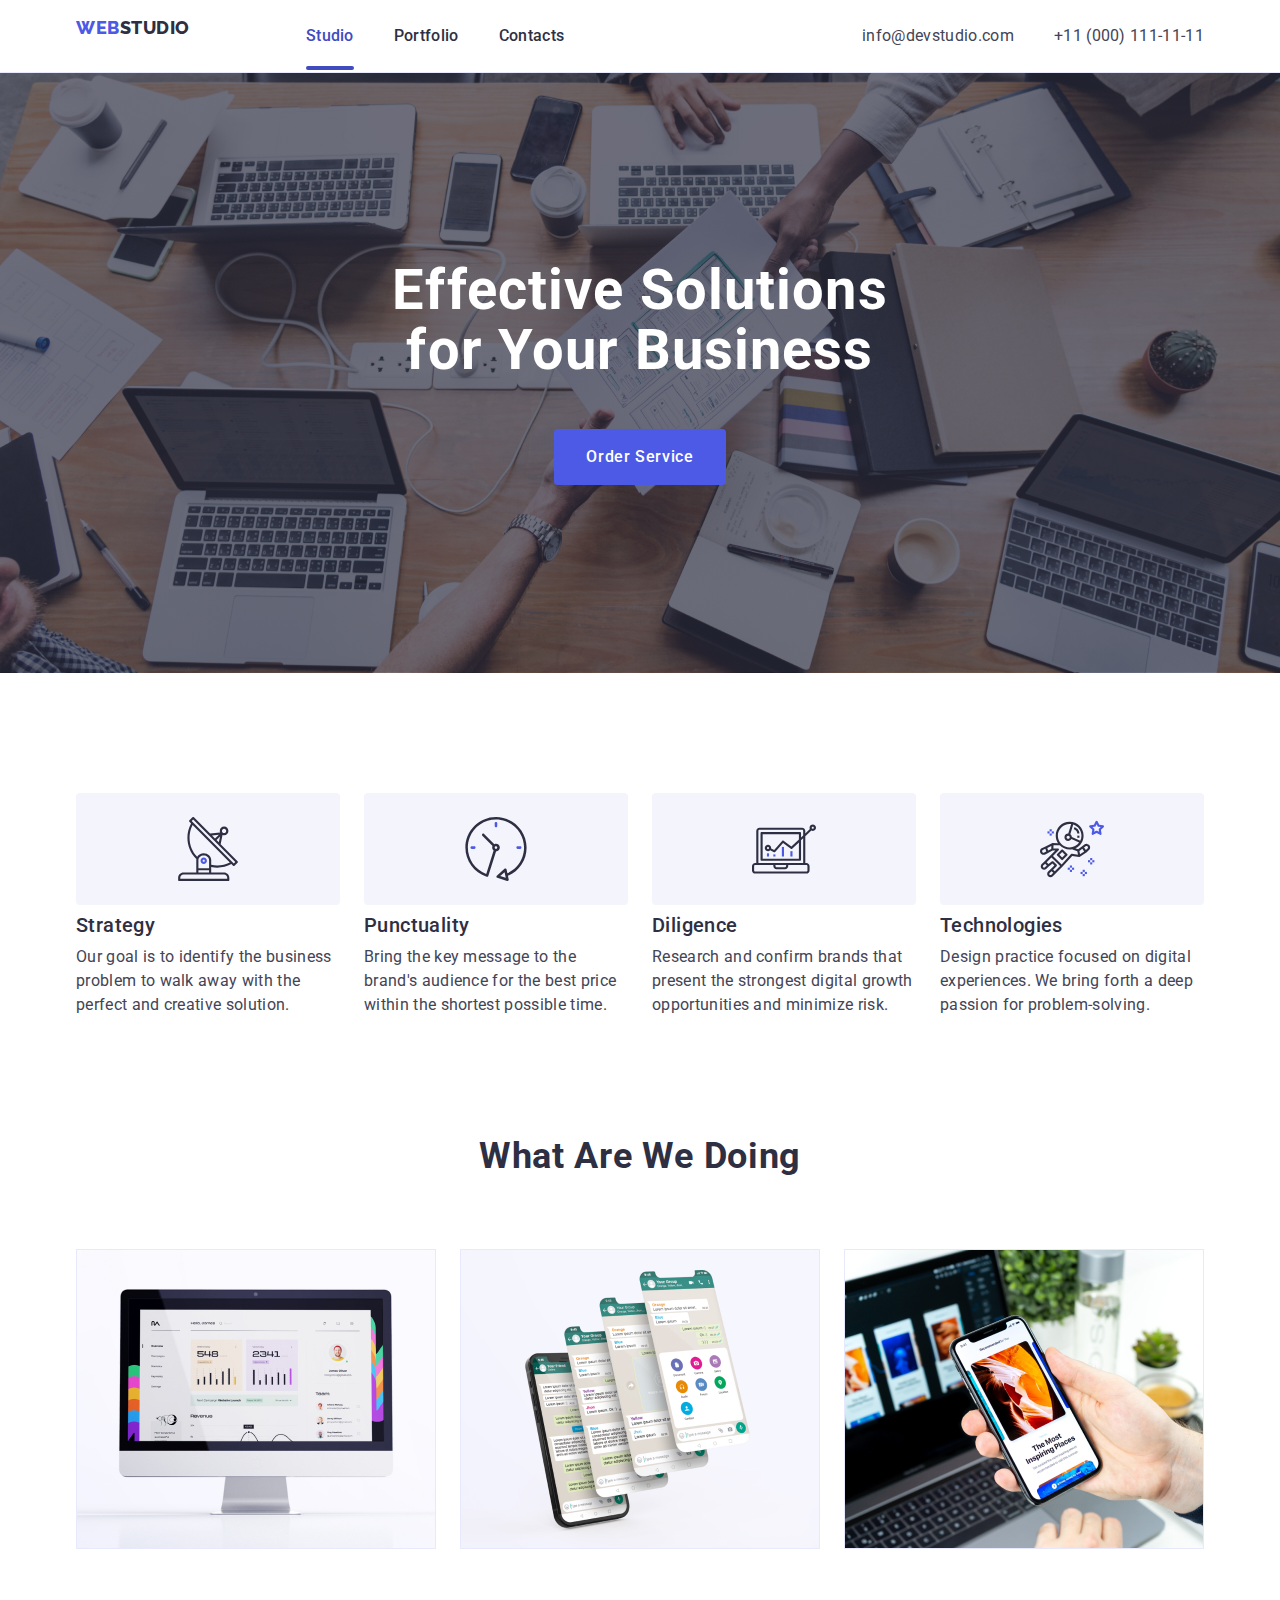
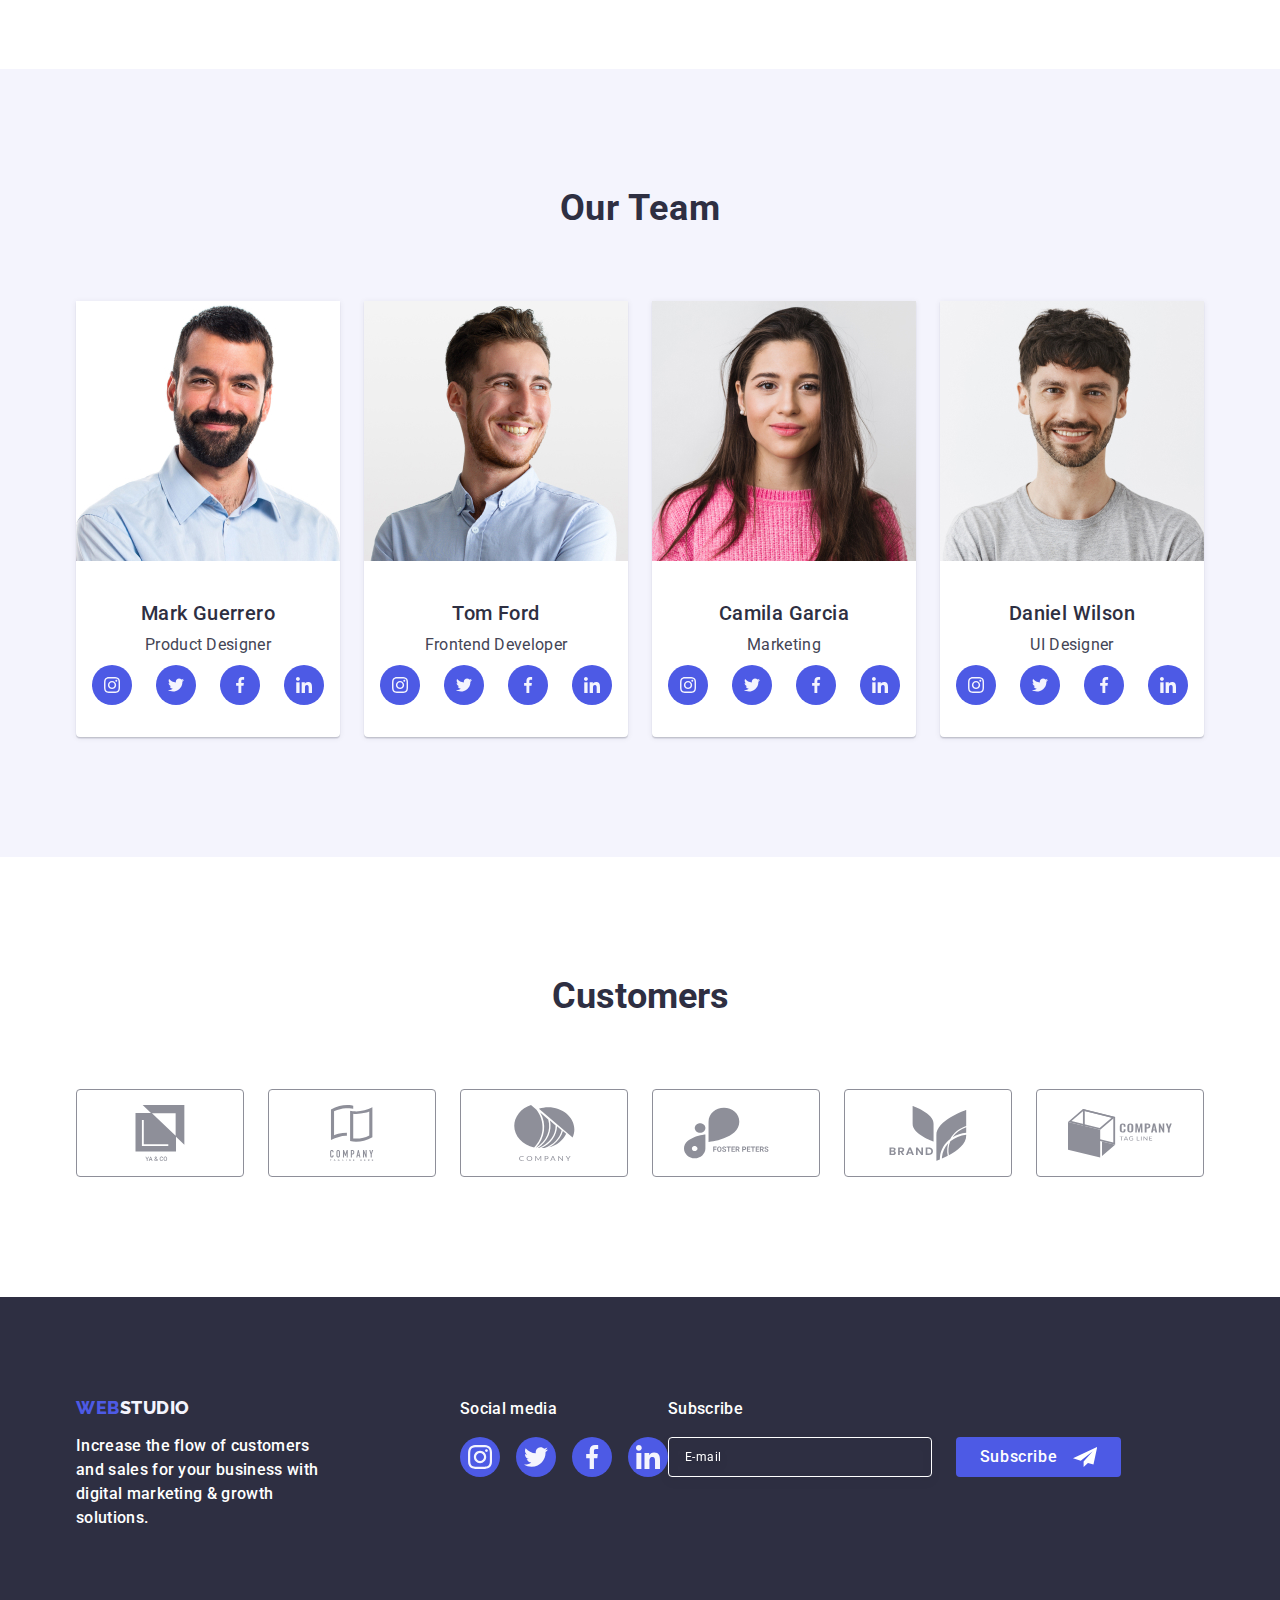
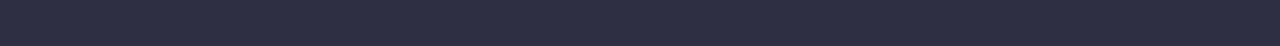
==== index.html @ c3b1ecab "markup" ====
<!DOCTYPE html>
<html lang="en">
  <head>
    <meta charset="UTF-8" />
    <meta http-equiv="X-UA-Compatible" content="IE=edge" />
    <meta name="viewport" content="width=device-width, initial-scale=1.0" />
    <title>Document</title>
    <link rel="preconnect" href="https://fonts.googleapis.com" />
    <link rel="preconnect" href="https://fonts.gstatic.com" crossorigin />
    <link
      href="https://fonts.googleapis.com/css2?family=Raleway:wght@800&family=Roboto:wght@400;500;700&display=swap"
      rel="stylesheet"
    />
    <link
      href="https://cdnjs.cloudflare.com/ajax/libs/modern-normalize/1.0.0/modern-normalize.min.css"
      rel="stylesheet"
    />
    <link rel="stylesheet" href="./css/styles.css" />
  </head>
  <body class="main-body">
    <!-- HEADER -->
    <header class="main-header">
      <div class="header-container container">
        <nav class="navigation">
          <a class="logotype link" href="./index.html"
            >Web<span class="logo-part">Studio</span></a
          >
          <ul class="menu list">
            <li class="menu-item">
              <a class="menu-link link menu-link-js" href="./index.html"
                >Studio</a
              >
            </li>
            <li class="menu-item">
              <a class="menu-link link" href="./portfolio.html">Portfolio</a>
            </li>
            <li class="menu-item">
              <a class="menu-link link" href="">Contacts</a>
            </li>
          </ul>
        </nav>
        <address class="main-address">
          <ul class="list">
            <li class="menu-item">
              <a
                class="header-link link header-link-js"
                href="mailto:info@devstudio.com"
                >info@devstudio.com</a
              >
            </li>
            <li class="menu-item">
              <a
                class="header-link link header-link-js"
                href="tel:+110001111111"
                >+11 (000) 111-11-11</a
              >
            </li>
          </ul>
        </address>
      </div>
    </header>
    <main>
      <!-- MAIN SECTION 1 -->
      <section class="sec-main">
        <div class="container">
          <div class="div-babas">
            <h1 class="main-page-hero">
              Effective Solutions for Your Business
            </h1>
            <button data-modal-open class="modal-btn" type="button">
              Order Service
            </button>
          </div>
        </div>
      </section>
      <!-- MAIN SECTION 2 -->
      <section class="second-sec-main">
        <div class="container">
          <h2 class="strengths" hidden>Our Advantages</h2>
          <ul class="list-sec-second">
            <li class="list-item-sec-second">
              <div class="svg-pic">
                <svg class="svg-pic-atr" width="64" height="64">
                  <use href="./images/symbol-defs.svg#icon-antenna-1"></use>
                </svg>
              </div>
              <h3 class="small-tittle">Strategy</h3>
              <p class="small-tittle-text">
                Our goal is to identify the business problem to walk away with
                the perfect and creative solution.
              </p>
            </li>
            <li class="list-item-sec-second">
              <div class="svg-pic">
                <svg class="svg-pic-atr" width="64" height="64">
                  <use href="./images/symbol-defs.svg#icon-clock-1"></use>
                </svg>
              </div>
              <h3 class="small-tittle">Punctuality</h3>
              <p class="small-tittle-text">
                Bring the key message to the brand's audience for the best price
                within the shortest possible time.
              </p>
            </li>
            <li class="list-item-sec-second">
              <div class="svg-pic">
                <svg class="svg-pic-atr" width="64" height="64">
                  <use href="./images/symbol-defs.svg#icon-diagram-1"></use>
                </svg>
              </div>
              <h3 class="small-tittle">Diligence</h3>
              <p class="small-tittle-text">
                Research and confirm brands that present the strongest digital
                growth opportunities and minimize risk.
              </p>
            </li>
            <li class="list-item-sec-second">
              <div class="svg-pic">
                <svg class="svg-pic-atr" width="64" height="64">
                  <use href="./images/symbol-defs.svg#icon-astronaut-1"></use>
                </svg>
              </div>
              <h3 class="small-tittle">Technologies</h3>
              <p class="small-tittle-text">
                Design practice focused on digital experiences. We bring forth a
                deep passion for problem-solving.
              </p>
            </li>
          </ul>
        </div>
      </section>
      <!-- MAIN SECTION 3 -->
      <section class="third-sec-main">
        <div class="container">
          <h2 class="section-tittle">What are we doing</h2>
          <ul class="list-sec-third">
            <li class="section-pic">
              <img src="./images/img1.jpg" alt="monitor-photo" width="360" />
            </li>
            <li class="section-pic">
              <img src="./images/img2.jpg" alt="phone-photo" width="360" />
            </li>
            <li class="section-pic">
              <img src="./images/img3.jpg" alt="screen-photo" width="360" />
            </li>
          </ul>
        </div>
      </section>
      <!-- MAIN SECTION 4 -->
      <section class="team-sec">
        <div class="container">
          <h2 class="team-tittle">Our Team</h2>
          <ul class="list-last-sec">
            <li class="list-item-last-sec">
              <img
                src="./images/mark_guerrero.jpg"
                alt="mark-photo"
                width="264"
              />
              <div class="team-container">
                <h3 class="small-tittle-team">Mark Guerrero</h3>
                <p class="team-description">Product Designer</p>
                <ul class="social-list">
                  <li class="social-list-item">
                    <a href="" class="social-list-link">
                      <svg class="social-list-icon" width="16" height="16">
                        <use
                          href="./images/symbol-defs1.svg#icon-instagram2"
                        ></use>
                      </svg>
                    </a>
                  </li>
                  <li class="social-list-item">
                    <a href="" class="social-list-link">
                      <svg class="social-list-icon" width="16" height="16">
                        <use
                          href="./images/symbol-defs1.svg#icon-twitter1"
                        ></use>
                      </svg>
                    </a>
                  </li>
                  <li class="social-list-item">
                    <a href="" class="social-list-link">
                      <svg class="social-list-icon" width="16" height="16">
                        <use
                          href="./images/symbol-defs1.svg#icon-facebook1"
                        ></use>
                      </svg>
                    </a>
                  </li>
                  <li class="social-list-item">
                    <a href="" class="social-list-link">
                      <svg class="social-list-icon" width="16" height="16">
                        <use
                          href="./images/symbol-defs1.svg#icon-linkedin1"
                        ></use>
                      </svg>
                    </a>
                  </li>
                </ul>
              </div>
            </li>
            <li class="list-item-last-sec">
              <img src="./images/tom_ford.jpg" alt="tom-photo" width="264" />
              <div class="team-container">
                <h3 class="small-tittle-team">Tom Ford</h3>
                <p class="team-description">Frontend Developer</p>
                <ul class="social-list">
                  <li class="social-list-item">
                    <a href="" class="social-list-link">
                      <svg class="social-list-icon" width="16" height="16">
                        <use
                          href="./images/symbol-defs1.svg#icon-instagram2"
                        ></use>
                      </svg>
                    </a>
                  </li>
                  <li class="social-list-item">
                    <a href="" class="social-list-link">
                      <svg class="social-list-icon" width="16" height="16">
                        <use
                          href="./images/symbol-defs1.svg#icon-twitter1"
                        ></use>
                      </svg>
                    </a>
                  </li>
                  <li class="social-list-item">
                    <a href="" class="social-list-link">
                      <svg class="social-list-icon" width="16" height="16">
                        <use
                          href="./images/symbol-defs1.svg#icon-facebook1"
                        ></use>
                      </svg>
                    </a>
                  </li>
                  <li class="social-list-item">
                    <a href="" class="social-list-link">
                      <svg class="social-list-icon" width="16" height="16">
                        <use
                          href="./images/symbol-defs1.svg#icon-linkedin1"
                        ></use>
                      </svg>
                    </a>
                  </li>
                </ul>
              </div>
            </li>
            <li class="list-item-last-sec">
              <img
                src="./images/camila_garcia.jpg"
                alt="camila-photo"
                width="264"
              />
              <div class="team-container">
                <h3 class="small-tittle-team">Camila Garcia</h3>
                <p class="team-description">Marketing</p>
                <ul class="social-list">
                  <li class="social-list-item">
                    <a href="" class="social-list-link">
                      <svg class="social-list-icon" width="16" height="16">
                        <use
                          href="./images/symbol-defs1.svg#icon-instagram2"
                        ></use>
                      </svg>
                    </a>
                  </li>
                  <li class="social-list-item">
                    <a href="" class="social-list-link">
                      <svg class="social-list-icon" width="16" height="16">
                        <use
                          href="./images/symbol-defs1.svg#icon-twitter1"
                        ></use>
                      </svg>
                    </a>
                  </li>
                  <li class="social-list-item">
                    <a href="" class="social-list-link">
                      <svg class="social-list-icon" width="16" height="16">
                        <use
                          href="./images/symbol-defs1.svg#icon-facebook1"
                        ></use>
                      </svg>
                    </a>
                  </li>
                  <li class="social-list-item">
                    <a href="" class="social-list-link">
                      <svg class="social-list-icon" width="16" height="16">
                        <use
                          href="./images/symbol-defs1.svg#icon-linkedin1"
                        ></use>
                      </svg>
                    </a>
                  </li>
                </ul>
              </div>
            </li>
            <li class="list-item-last-sec">
              <img
                src="./images/daniel_wilson.jpg"
                alt="daniel-photo"
                width="264"
              />
              <div class="team-container">
                <h3 class="small-tittle-team">Daniel Wilson</h3>
                <p class="team-description">UI Designer</p>
                <ul class="social-list">
                  <li class="social-list-item">
                    <a href="" class="social-list-link">
                      <svg class="social-list-icon" width="16" height="16">
                        <use
                          href="./images/symbol-defs1.svg#icon-instagram2"
                        ></use>
                      </svg>
                    </a>
                  </li>
                  <li class="social-list-item">
                    <a href="" class="social-list-link">
                      <svg class="social-list-icon" width="16" height="16">
                        <use
                          href="./images/symbol-defs1.svg#icon-twitter1"
                        ></use>
                      </svg>
                    </a>
                  </li>
                  <li class="social-list-item">
                    <a href="" class="social-list-link">
                      <svg class="social-list-icon" width="16" height="16">
                        <use
                          href="./images/symbol-defs1.svg#icon-facebook1"
                        ></use>
                      </svg>
                    </a>
                  </li>
                  <li class="social-list-item">
                    <a href="" class="social-list-link">
                      <svg class="social-list-icon" width="16" height="16">
                        <use
                          href="./images/symbol-defs1.svg#icon-linkedin1"
                        ></use>
                      </svg>
                    </a>
                  </li>
                </ul>
              </div>
            </li>
          </ul>
        </div>
      </section>
      <!-- Main Section 5 -->
      <section class="sec-customer">
        <div class="container">
          <h2 class="sec-customer-tittle">Customers</h2>
          <ul class="customer-list">
            <li class="customer-list-item">
              <a href="" class="customer-link">
                <svg class="customer-pic" width="104" height="56">
                  <use href="./images/symbol-defs2.svg#icon-group1"></use>
                </svg>
              </a>
            </li>
            <li class="customer-list-item">
              <a href="" class="customer-link">
                <svg class="customer-pic" width="104" height="56">
                  <use href="./images/symbol-defs2.svg#icon-group2"></use>
                </svg>
              </a>
            </li>
            <li class="customer-list-item">
              <a href="" class="customer-link">
                <svg class="customer-pic" width="104" height="56">
                  <use href="./images/symbol-defs2.svg#icon-group3"></use>
                </svg>
              </a>
            </li>
            <li class="customer-list-item">
              <a href="" class="customer-link">
                <svg class="customer-pic" width="104" height="56">
                  <use href="./images/symbol-defs2.svg#icon-group4"></use>
                </svg>
              </a>
            </li>
            <li class="customer-list-item">
              <a href="" class="customer-link">
                <svg class="customer-pic" width="104" height="56">
                  <use href="./images/symbol-defs2.svg#icon-group5"></use>
                </svg>
              </a>
            </li>
            <li class="customer-list-item">
              <a href="" class="customer-link">
                <svg class="customer-pic" width="104" height="56">
                  <use href="./images/symbol-defs2.svg#icon-group6"></use>
                </svg>
              </a>
            </li>
          </ul>
        </div>
      </section>
    </main>
    <!-- FOOTER -->
    <footer class="footer-sec">
      <div class="container-footer">
        <div class="logo-wrapper">
          <a class="link logotype" href="./index.html"
            >Web<span class="logo-part-footer">Studio</span></a
          >
          <p class="footer-desc">
            Increase the flow of customers and sales for your business with
            digital marketing & growth solutions.
          </p>
        </div>
        <div class="social-container">
          <p class="footer-desc">Social media</p>
          <ul class="footer-list">
            <li class="footer-list-item">
              <a href="" class="social-list-link-footer">
                <svg class="social-list-icon" width="24" height="24">
                  <use href="./images/symbol-defs1.svg#icon-instagram2"></use>
                </svg>
              </a>
            </li>
            <li class="footer-list-item">
              <a href="" class="social-list-link-footer">
                <svg class="social-list-icon" width="24" height="24">
                  <use href="./images/symbol-defs1.svg#icon-twitter1"></use>
                </svg>
              </a>
            </li>
            <li class="footer-list-item">
              <a href="" class="social-list-link-footer">
                <svg class="social-list-icon" width="24" height="24">
                  <use href="./images/symbol-defs1.svg#icon-facebook1"></use>
                </svg>
              </a>
            </li>
            <li class="footer-list-item">
              <a href="" class="social-list-link-footer">
                <svg class="social-list-icon" width="24" height="24">
                  <use href="./images/symbol-defs1.svg#icon-linkedin1"></use>
                </svg>
              </a>
            </li>
          </ul>
        </div>
        <div class="footer-subs">
          <p class="footer-sub-desc">Subscribe</p>
          <form class="footer-form" action="#">
            <label for="subscription" class="footer-label">
              <input
                id="subscription"
                type="email"
                name="sub-name"
                placeholder="E-mail"
                class="footer-input"
              />
            </label>
            <button class="footer-sub-button" type="submit">
              Subscribe
              <svg class="footer-sub-img" width="24" height="24">
                <use href="./images/symbol-defs1.svg#icon-icon-send"></use>
              </svg>
            </button>
          </form>
        </div>
      </div>
    </footer>
    <div class="backdrop is-hidden" data-modal>
      <div class="modal">
        <button type="button" class="modal-close" data-modal-close>
          <svg class="modal-close-icon" width="8" height="8">
            <use href="./images/symbol-defs1.svg#icon-close-black"></use>
          </svg>
        </button>
        <p class="modal-title">Заголовок модального вікна</p>
        <form class="modal-form">
          <div class="modal-input-container">
            <label class="modal-label" for="user-name">Name</label>
            <div class="modal-input-container-second">
              <input
                id="user-name"
                name="user-name"
                type="text"
                class="modal-input"
              />
              <svg class="modal-input-img" width="18" height="24">
                <use href="./images/symbol-defs1.svg#icon-Vector"></use>
              </svg>
            </div>
          </div>
          <div class="modal-input-container">
            <label class="modal-label" for="user-name">Phone</label>
            <div class="modal-input-container-second">
              <input
                id="phone-number"
                name="phone-number"
                type="text"
                class="modal-input"
              />
              <svg class="modal-input-img" width="18" height="24">
                <use href="./images/symbol-defs1.svg#icon-Vector2"></use>
              </svg>
            </div>
          </div>
          <div class="modal-input-container">
            <label class="modal-label" for="user-name">Email</label>
            <div class="modal-input-container-second">
              <input
                id="e-mail"
                name="e-mail"
                type="text"
                class="modal-input"
              />
              <svg class="modal-input-img" width="18" height="24">
                <use href="./images/symbol-defs1.svg#icon-Vector3"></use>
              </svg>
            </div>
          </div>
          <div class="modal-container-comment">
            <label class="modal-label" for="user-comment">Comment</label>
            <textarea
              class="modal-input-text"
              name="user-comment"
              id="user-comment"
              placeholder="Text input"
            ></textarea>
          </div>
          <div class="checkbox-container">
            <input
                      id="user-privacy"
                      name="user-privacy"
                      type="checkbox"
                      value="true"
                      class="checkbox-input visually-hidden"/>
            <label class="checkbox-label" for="user-privacy">
               <span class="label-span">
                <svg width="10" height="8">
                  <use href="./images/symbol-defs1.svg#icon-access"></use>
                </svg>
              </span>
             I accept the terms and conditions of the
              <a href="#" class="checkbox-link"> Privacy Policy</a>
            </label>
            <button data-modal-open class="modal-btn-form" type="button">
              Send
            </button>
          </div>
        </form>
      </div>
    </div>
    <script src="./js/modal.js"></script>
  </body>
</html>
---- css/styles.css ----
*{margin:0; 
  padding:0;}

:root

.main-header{
    border-bottom: 1px solid #e7e9fc;
    display: flex;
    justify-content: space-between;
    align-items: center; 
    box-shadow:0px 2px 1px rgba(46, 47, 66, 0.08), 0px 1px 1px rgba(46, 47, 66, 0.16), 0px 1px 6px rgba(46, 47, 66, 0.08);
}

.container{
    width: 1158px;
    margin: 0 auto;
    padding: 0 15px;
}

.header-container{
    display:flex;
    justify-content: space-between;
    align-items: center;
}

li{list-style-type:none;}

.navigation{
    display: flex;
    align-items: center;
    gap: 40px
}


.menu{
    display: flex;
    gap: 40px;
    padding: 0;
}



.main-body{
    font-family:Roboto, sans-serif;
    color: #434455;
    background-color: #FFFFFF;
}

.link{
    text-decoration: none;
    margin-bottom: 16px;
}


.link-portfolio{
    display: block;
    transition: box-shadow 250ms cubic-bezier(0.4, 0, 0.2, 1);
}

.link-portfolio:hover{
    box-shadow:  0px 1px 6px rgba(46, 47, 66, 0.08), 0px 1px 1px rgba(46, 47, 66, 0.16), 0px 2px 1px rgba(46, 47, 66, 0.08);
}

.link-portfolio:focus{
    box-shadow:  0px 1px 6px rgba(46, 47, 66, 0.08), 0px 1px 1px rgba(46, 47, 66, 0.16), 0px 2px 1px rgba(46, 47, 66, 0.08);
}

img{display:block;}

.logotype {
font-family: 'Raleway', sans-serif;
font-style: normal;
font-weight: 800;
font-size: 18px;
line-height: 1.17;
letter-spacing: 0.03em;
display: flex;
flex-direction: row;
align-items: center;
padding: 0px;
color: #4d5ae5; 
text-transform: uppercase;
margin-right: 76px;
display: inline-block;
}


.logo-part{
   color:#2e2f42; 
}



.list{
    display: flex;
    flex-wrap: wrap;
    gap: 40px;
}

.list-sec-second{
    display: flex;
    gap: 24px;
}

.list-sec-third{
    display: flex;
    gap: 24px;
}

.list-last-sec{
    display: flex;
    gap: 24px;
    flex-wrap: wrap;
}

.list-item-sec-second{
    flex-basis: calc((100% - 3 * 24px) / 4);
}

.main-address{
font-style: normal;
}


.menu-item :hover{
color: #404bbf;
}


.menu-item :focus{
    color: #404bbf;
    }

.menu-item{
    padding: 24px 0;
}


.menu-link{
font-family: 'Roboto', sans-serif;
font-style: normal;
font-weight: 500;
font-size: 16px;
line-height: 24px;
letter-spacing: 0.02em;
color: #2E2F42;
padding: 24px 0;
transition: color 250ms cubic-bezier(0.4, 0, 0.2, 1);;
}

.menu-link-babas{
    position: relative;
    color: #404bbf;
    transition:  color 250ms cubic-bezier(0.4, 0, 0.2, 1);
}

.menu-link-babas::after{
    content: '';
    position: absolute;
    left: 0;
    /* napisat bottom -28px */
    bottom: -1px;
    height: 4px;
    background-color: #404bbf;
    border-radius: 2px;
    width: 100%;
    display: block;
}


.menu-link-js{
    position: relative; 
    color: #404bbf;
    transition: color 250ms cubic-bezier(0.4, 0, 0.2, 1);
}

.menu-link-js::after{
    content:'';
    position: absolute;
    left: 0;
    /* napisat bottom -28px */
    bottom: -1px;
    height: 4px;
    background-color: #404bbf;
    border-radius: 2px;
    width: 100%;
    display: block;
    transition: color 250ms cubic-bezier(0.4, 0, 0.2, 1);
}

.header-link-js{
    transition: color 250ms cubic-bezier(0.4, 0, 0.2, 1);
}


.header-link{
font-family: 'Roboto', sans-serif;
font-style: normal;
font-weight: 400;
font-size: 16px;
line-height: 24px;
letter-spacing: 0.02em;
color: #434455;
padding: 24px 0;
transition:color 250ms cubic-bezier(0.4, 0, 0.2, 1);
}


.main-page-hero{
font-family: 'Roboto', sans-serif;
font-style: normal;
font-weight: 700;
font-size: 56px;
line-height: 60px;
text-align: center;
letter-spacing: 0.02em;
line-height: 1.07;
color: #ffffff;
max-width: 496px;
margin-bottom:48px;
}


.modal-btn{
background-color: #4D5AE5;
font-family: 'Roboto', sans-serif;
font-style: normal;
font-weight: 500;
font-size: 16px;
line-height: 1.5;
min-width: 169px;
display: block;
align-items: center;
letter-spacing: 0.04em;
color: #FFFFFF;
padding: 16px 32px;
gap: 10px;
cursor: pointer;
height: 56px;
border: none;
background-color:#4d5ae5;
border-radius: 4px;
transition: background-color 250ms cubic-bezier(0.4, 0, 0.2, 1);
}



.small-tittle{
font-family: 'Roboto', sans-serif;
font-style: normal;
font-weight: 500;
font-size: 20px;
line-height: 24px;
letter-spacing: 0.02em;
color: #2E2F42;
margin: 8px 0;
text-align: left;
}

.small-tittle-team{
    font-family: 'Roboto', sans-serif;
font-style: normal;
font-weight: 500;
font-size: 20px;
line-height: 24px;
letter-spacing: 0.02em;
color: #2E2F42;
margin: 8px 0;
text-align: center;
}


.small-tittle-text{
font-family: 'Roboto', sans-serif;
font-style: normal;
font-weight: 400;
font-size: 16px;
line-height: 24px;
letter-spacing: 0.02em;
color: #434455;
}


.section-tittle{
font-family: 'Roboto', sans-serif;
font-style: normal;
font-weight: 700;
font-size: 36px;
line-height: 1.11;
text-align: center;
letter-spacing: 0.02em;
text-transform: capitalize;
color: #2E2F42;
margin-bottom: 72px;
}

.section-pic{
    width: calc((100% - 48px) / 3);
}

.third-sec-main{
    padding-bottom: 120px;

}


.sec-main{
    padding: 188px 0;
    background-image:linear-gradient(rgba(46, 47, 66, 0.7), rgba(46, 47, 66, 0.7)), url(../images/people-office2.jpg);
    background-repeat: no-repeat;
    background-position: center;
    background-size: cover;
}


.second-sec-main{
    padding: 120px 0;
}

.modal-btn:hover{
    background-color: #404bbf;
}

.modal-btn:focus{
    background-color: #404bbf;
}


.team-sec{
    background-color: #F4F4FD;
    padding: 120px 0;
}


.team-tittle{
    font-size: 36px;
    line-height: 1.11;
    text-align: center;
    letter-spacing: 0.02em;
    text-transform: capitalize;
    color:#2e2f42;
    margin-bottom: 72px; 
}


/* .team-subTittle{
font-family: 'Roboto', sans-serif;
font-style: normal;
font-weight: 500;
font-size: 20px;
line-height: 24px;
letter-spacing: 0.02em;
color: #2e2f42;
} */


.team-description{
font-family: 'Roboto', sans-serif;
font-style: normal;
font-weight: 400;
font-size: 16px;
line-height: 24px;
letter-spacing: 0.02em;
text-align: center;
}

.team-container{
    padding: 32px 16px;
}


.list-item{
    background-color: #FFFFFF;
    width: calc((100% - 72px) / 4);
    border-radius: 0px 0px 4px 4px;
}


.footer-sec{
    background-color: #2E2F42;
    padding: 100px 0;
}


.footer-desc{
font-family: 'Roboto', sans-serif;
font-style: normal;
font-weight: 400;
font-size: 16px;
line-height: 24px;
letter-spacing: 0.02em;
color: #F4F4FD;
max-width: 264px;
}


.logo-part-footer{
    color: #f4f4fd;
}


.portfolio-body{
    font-family: "Roboto", sans-serif;
    color: #434455;
}


.sec-button{
    font-family: "Roboto", sans-serif;
    font-weight: 500;
    font-size: 16px;
    line-height: 1.5;
    letter-spacing: 0.04em;
    color: #4d5ae5;
    background-color: #F4F4FD;
    cursor: pointer;
    padding: 12px 24px;
    border: 1px solid #e7e9fc;
    border-radius: 4px;
    transition: color 250ms cubic-bezier(0.4, 0, 0.2, 1), background-color 250ms cubic-bezier(0.4, 0, 0.2, 1), border-color 250ms cubic-bezier(0.4, 0, 0.2, 1), box-shadow 250ms cubic-bezier(0.4, 0, 0.2, 1);
}


.sec-button:hover {
    color: #FFFFFF;
    background-color: #404BBF;
    border: 1px solid transparent;
    box-shadow: 0px 3px 1px rgba(0, 0, 0, 0.1), 0px 2px 1px rgba(0, 0, 0, 0.08), 0px 2px 2px rgba(0, 0, 0, 0.12);
  }
  
  .sec-button:focus {
    color: #FFFFFF;
    background-color: #404BBF;
    border: 1px solid transparent;
    box-shadow: 0px 3px 1px rgba(0, 0, 0, 0.1), 0px 2px 1px rgba(0, 0, 0, 0.08), 0px 2px 2px rgba(0, 0, 0, 0.12);
  }



.footer-text{
    color: #F4F4FD;
}


.tittle-main-port{
    font-weight: 500;
    font-size: 20px;
    line-height: 1.2;
    letter-spacing: 0.02em;
    color: #2e2f42;
    margin-bottom:8px;
}


.par-main-port{
    font-size: 16px;
    line-height: 1.5;
    letter-spacing: 0.02em;
    color: #434455;
}


.main-sec{
    padding: 96px 0 120px;
}


.main-sec-list{
    display: flex;
    justify-content: center;
    gap: 24px;
    margin-bottom: 72px;
}


.main-sec-content{
    padding: 96px 0 120px;
}


.babas{
  padding: 32px 16px;
  border: 1px solid #e7e9fc;
  border-top: none; 
}


.babas-menu{
    display: flex;
    flex-wrap: wrap;
    gap: 40px;
    
}


.list-babas{
    display: flex;
    flex-wrap: wrap;
    column-gap: 24px;
    row-gap: 48px;
}


.div-babas {
    display: flex;
    flex-direction: column;
    align-items: center;
}



.svg-pic{
    display: flex;
    align-items: center;
    justify-content: center;
    height: 112px;
    background-color: #f4f4fd;
    border-radius: 4px;
    margin-bottom: 8px;
}

.svg-pic-atr{
    width: 64px;
    height: 64px;
}

.list-item-last-sec{
    box-shadow: 0px 1px 6px rgba(46, 47, 66, 0.08), 0px 1px 1px rgba(46, 47, 66, 0.16), 0px 2px 1px rgba(46, 47, 66, 0.08);
    border-radius:0px 0px 4px 4px;
    background-color: white;
}

.social-list{
    display: flex;
    justify-content: center;
    gap: 24px;
    margin-top: 8px;
}

.social-list-item{
    width: 40px;
    height: 40px;
}

.social-list-link{
    width: 100%;
    height: 100%;
    background-color:#4d5ae5;
    border-radius:50%;
    display: flex;
    align-items: center;
    justify-content: center;
    transition: background-color 250ms cubic-bezier(0.4, 0, 0.2, 1);;
}

.social-list-link:hover,
.social-list-link:focus{
    background-color: #404bbf;
}


.social-list-icon{
    fill:#f4f4fd;
}


.sec-customer{
    padding-top: 120px;
    padding-bottom: 120px;
}


.sec-customer-tittle{
    font-size: 36px;
    line-height: 1.11;
    color: #2E2F42;
    margin-bottom: 72px;
    text-align:center;
}


.customer-list{
    display:flex;
    gap: 24px;
}

.customer-list-item{
    width: calc((100% - 120px) / 6);
    height:88px;
}

.customer-link{
    width: 100%;
    height:100%;
    border: 1px solid #8e8f99;
    border-radius:4px;
    display: flex;
    align-items: center;
    justify-content:center;
    color:#8e8f99;
    transition: border-color 250ms cubic-bezier(0.4, 0, 0.2, 1), color 250ms cubic-bezier(0.4, 0, 0.2, 1);
}

.customer-link:hover,
.customer-link:focus{
    border-color: #404bbf; 
    color:#404bbf ;
}

.customer-link:hover .customer-pic{
fill:#404bbf;
}


.customer-pic{
    fill: currentColor;
}


.container-footer{
    width: 1158px;
    margin: 0 auto;
    padding: 0 15px;
}


.container-footer{
    display:flex;
    align-items: baseline;
}

.logo-wrapper{
    margin-right: 120px;
}

.footer-desc{
    font-weight: 500;
    font-size: 16px;
    line-height: 1.5;
    letter-spacing: 0.02em;
    color: #FFFFFF;
    margin-bottom: 16px;
}


.footer-list{
    display: flex;
    gap:16px;
}


.footer-list-item{
    width: 40px;
    height:40px;
}



.social-list-link-footer{
    width: 100%;
    height: 100%;
    background-color:#4d5ae5;
    border-radius:50%;
    display: flex;
    align-items: center;
    justify-content: center;
    transition: background-color 250ms cubic-bezier(0.4, 0, 0.2, 1);
}

.social-list-link-footer:hover{
    background-color: #31d0aa;
}

.social-list-link-footer:focus{
    background-color: #31d0aa;
}

.is-hidden{
    visibility: hidden;
    opacity: 0;
    pointer-events: none;
}

.backdrop{
   position: fixed;
   width: 100%;
   height: 100%;
   top: 0;
   left: 0;
   background-color: rgba(46, 47, 66, 0.4);
   transition: opacity 250ms cubic-bezier(0.4, 0, 0.2, 1), visibility 250ms cubic-bezier(0.4, 0, 0.2, 1);
}

.modal{
    position: absolute;
  top: 50%;
  left: 50%;
  transform: translate(-50%, -50%) scale(1);
  width: 408px;
  min-height: 584px;
    background-color:  #fcfcfc;
    box-shadow: 0px 1px 1px rgba(0, 0, 0, 0.14), 0px 1px 3px rgba(0, 0, 0, 0.12), 0px 2px 1px rgba(0, 0, 0, 0.2);
    border-radius: 4px;
    transition: transform 250ms cubic-bezier(0.4, 0, 0.2, 1);
    padding: 72px 24px 24px 24px;
}


.modal-close{
    position: absolute; 
    top: 24px;
    right: 24px;
    width: 24px;
    height: 24px;
    border-radius: 50%;
    display: flex;
    align-items: center;
    justify-content: center;
    background-color: #e7e9fc;
    border: 1px solid rgba(0, 0, 0, 0.1);
    cursor: pointer;
    transition: background-color 250ms cubic-bezier(0.4, 0, 0.2, 1), border 250ms cubic-bezier(0.4, 0, 0.2, 1);
}

.modal-close:hover,
.modal-close:focus {
    background-color: #404bbf;
    border: none;
}

.modal-close:hover .modal-close-icon,
.modal-close:focus .modal-close-icon{
   fill: #FFFFFF;
}

.modal-close-icon{
    transition: fill 250ms cubic-bezier(0.4, 0, 0.2, 1);
}


.port-image{
    position: relative;
    overflow: hidden;
}

.par-portfolio{
    position: absolute;
    top: 0;
    font-size: 16px;
    line-height: 1.5;
    letter-spacing: 0.02em;
    color: #f4f4fd;
    padding: 40px 32px;
    background-color: #4d5ae5;
    height: 100%;
    width: 100%;
    transform: translateY(100%);
    transition: transform 250ms cubic-bezier(0.4, 0, 0.2, 1);
}


.link-portfolio:hover .par-portfolio{
    transform: translateY(0%);
}

.link-portfolio:focus .par-portfolio{
    transform: translateY(0%);
}


.footer-sub-desc{
    margin-bottom: 16px;
    font-weight: 500;
    font-size: 16px;
    line-height: 1.5;
    letter-spacing: 0.02em;
    color: #ffffff;
}

.footer-form{
    display: flex;
    gap:24px;
}

.footer-label{
    gap: 24px;
}

.footer-input{
    width: 264px;
    height: 40px;
    border: 1px solid #ffffff;
    background-color: transparent;
    font-size: 12px;
    line-height: 1.5;
    letter-spacing: 0.04em;
    padding-left: 16px;
    filter: drop-shadow(0px 4px 4px rgba(0, 0, 0, 0.15));
    border-radius: 4px;
    color: #ffffff;    
}

input::placeholder{
    color: #ffffff;
}

.footer-sub-button{
    min-width: 165px;
    height: 40px;
    display: flex;
    justify-content: center;
    align-items: center;
    font-family: "Roboto", sans-serif;
    font-size: 16px;
    font-weight: 500;
    line-height: 1.5;
    letter-spacing: 0.04em;
    color: #ffffff;
    cursor: pointer;
    background-color: #4D5AE5;
    border: none;
    border-radius: 4px;
}

.footer-sub-img{
    margin-left: 16px;
    fill: #FFFFFF;
}

.modal-title{
    font-weight: 500;
    font-size: 16px;
    line-height: 1.5;
    text-align: center;
    letter-spacing: 0.02em;
    color: #2E2F42;
    margin-bottom: 16px;
}

.modal-input{
    width: 100%;
    height: 40px;
    border: 1px solid rgba(46, 47, 66, 0.4);
    border-radius: 4px;
    background-color: transparent;
    padding-left: 38px;
    outline: transparent;
    transition: border-color 250ms cubic-bezier(0.4, 0, 0.2, 1);
}

.modal-input:focus{
    border-color: #4D5AE5;
}

.modal-input-container{
    margin-bottom: 8px;

}


.modal-label{
    font-size: 12px;
    line-height: 1.17;
    letter-spacing: 0.04em;
    color: #8e8f99;
    display: block;
    margin-bottom: 4px;
}

.modal-input-container-second{
    position: relative;
}

.modal-input-img{
    position: absolute;
    left: 16px;
    top: 50%;
    transform: translateY(-50%);
    transition: fill 250ms cubic-bezier(0.4, 0, 0.2, 1);
}


.modal-input-container-second input:focus + svg {
    fill: #4D5AE5; 
  }

  .modal-container-comment{
    margin-bottom: 16px;
  }

  .modal-input-text{
    width: 100%;
    height: 120px;
    font-size: 12px;
    line-height: 1.17;
    letter-spacing: 0.04em;
    color: rgba(46, 47, 66, 0.4);
    border: 1px solid rgba(46, 47, 66, 0.4);
    border-radius: 4px;
    background-color:transparent; 
    padding: 8px 16px;
    outline: transparent;
    resize: none;
    transition: border-color 250ms cubic-bezier(0.4, 0, 0.2, 1);
  }

  .modal-input-text:focus{
    border-color: #4D5AE5;
  }

 .checkbox-label {
    font-size: 12px;
    line-height: 1.17;
    letter-spacing: 0.04em;
    color: #8e8f99;
    display: flex;
    justify-content: center;
    position: relative;
    margin-bottom: 24px;
    align-items: center;
}

.checkbox-container{
    margin-bottom: 24px;
}

.label-span {
    width: 16px;
    height: 16px;
    border: 1px solid rgba(46, 47, 66, 0.4);
    border-radius: 2px;
    fill: transparent;
    position: absolute;
    left: 0;
    display: flex;
    align-items: center;
    justify-content: center;
    transition: background-color 250ms cubic-bezier(0.4, 0, 0.2, 1), border 250ms cubic-bezier(0.4, 0, 0.2, 1), fill 250ms cubic-bezier(0.4, 0, 0.2, 1);
}

.checkbox-input:checked + .label-span {
    background-color: #404bbf;
    border: none;
    fill: #F4F4FD;
}


.checkbox-link {
    color: #4d5ae5;
    margin-left: 5px;
}


 .modal-btn-form{
    display: block;
    min-width: 169px;
    height: 56px;
    font-family: "Roboto", sans-serif;
    font-size: 16px;
    font-weight: 500;
    line-height: 1.5;
    letter-spacing: 0.04em;
    color: #ffffff;
    cursor: pointer;
    background-color: #4D5AE5;
    border: none;
    border-radius: 4px;
    transition: background-color 250ms cubic-bezier(0.4, 0, 0.2, 1);
    margin: 0 auto;
 }


 .visually-hidden{
    position: absolute;
    appearance: none;
 }
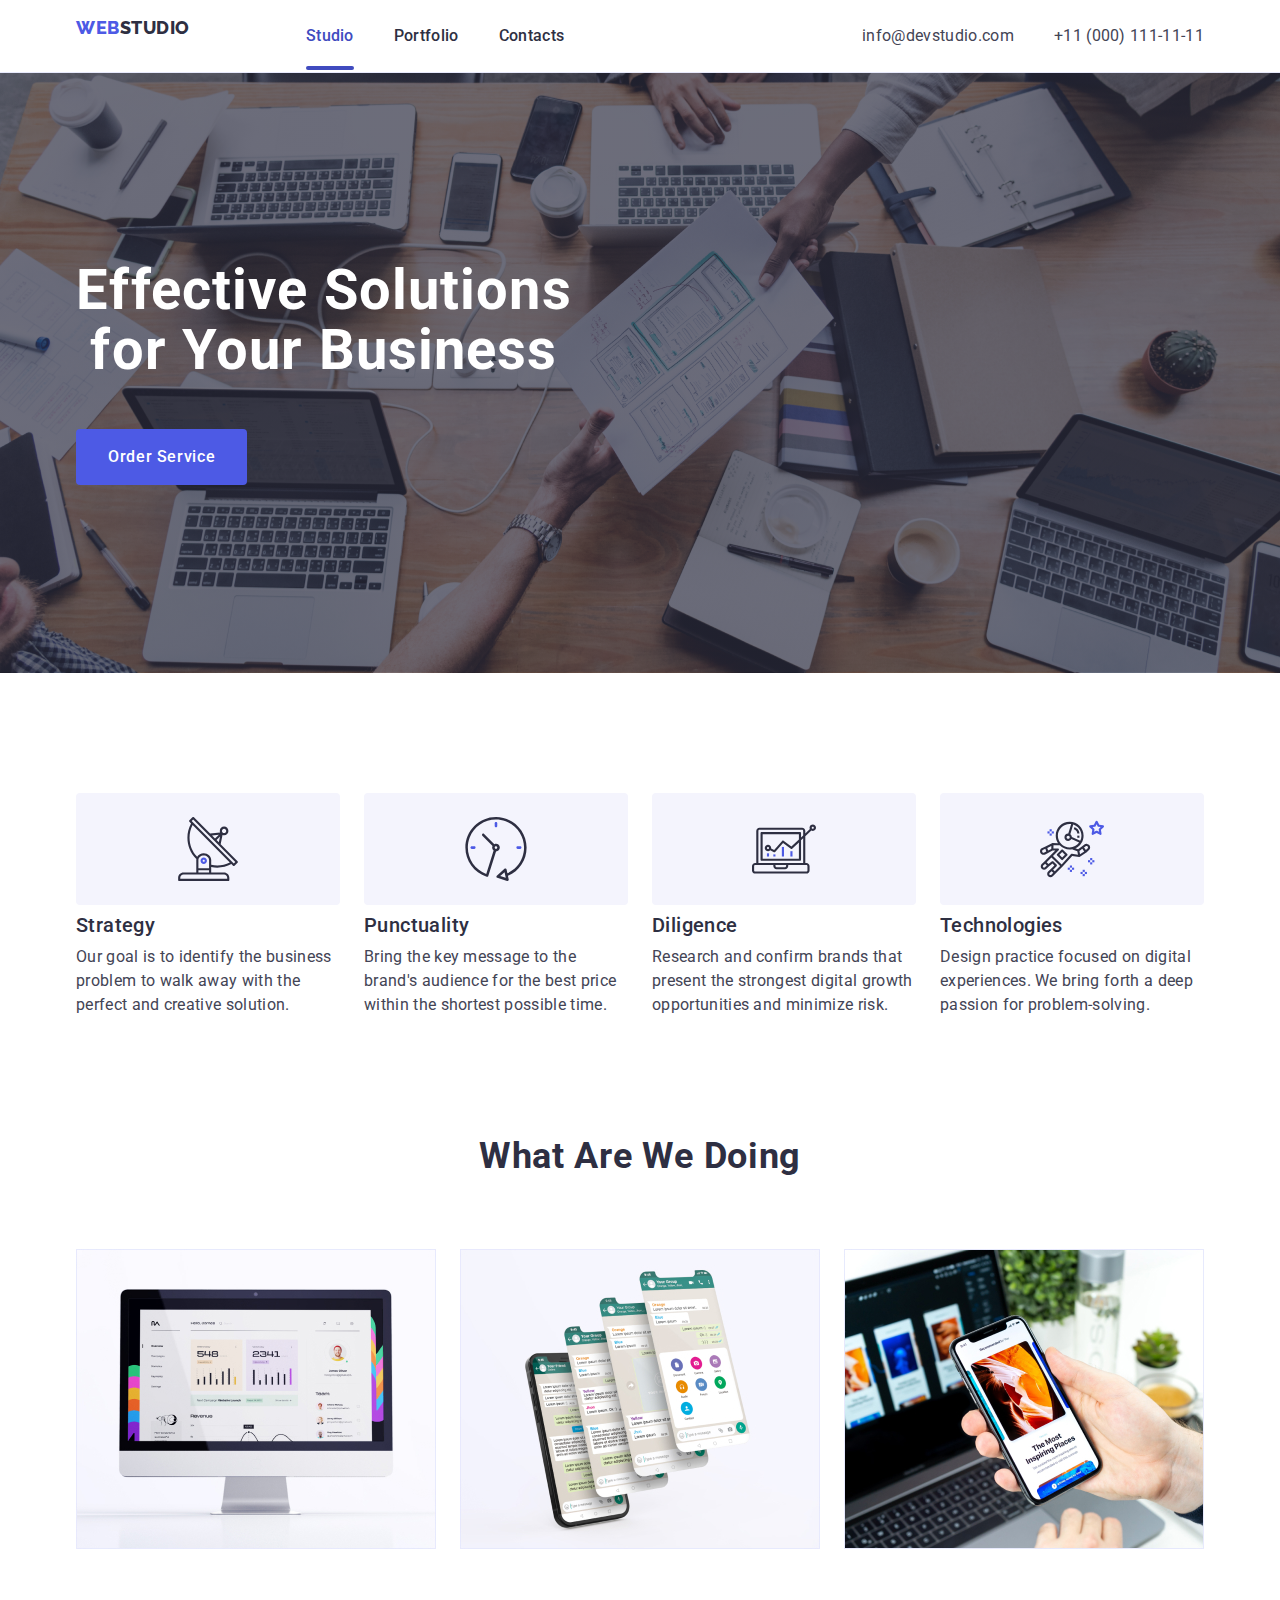
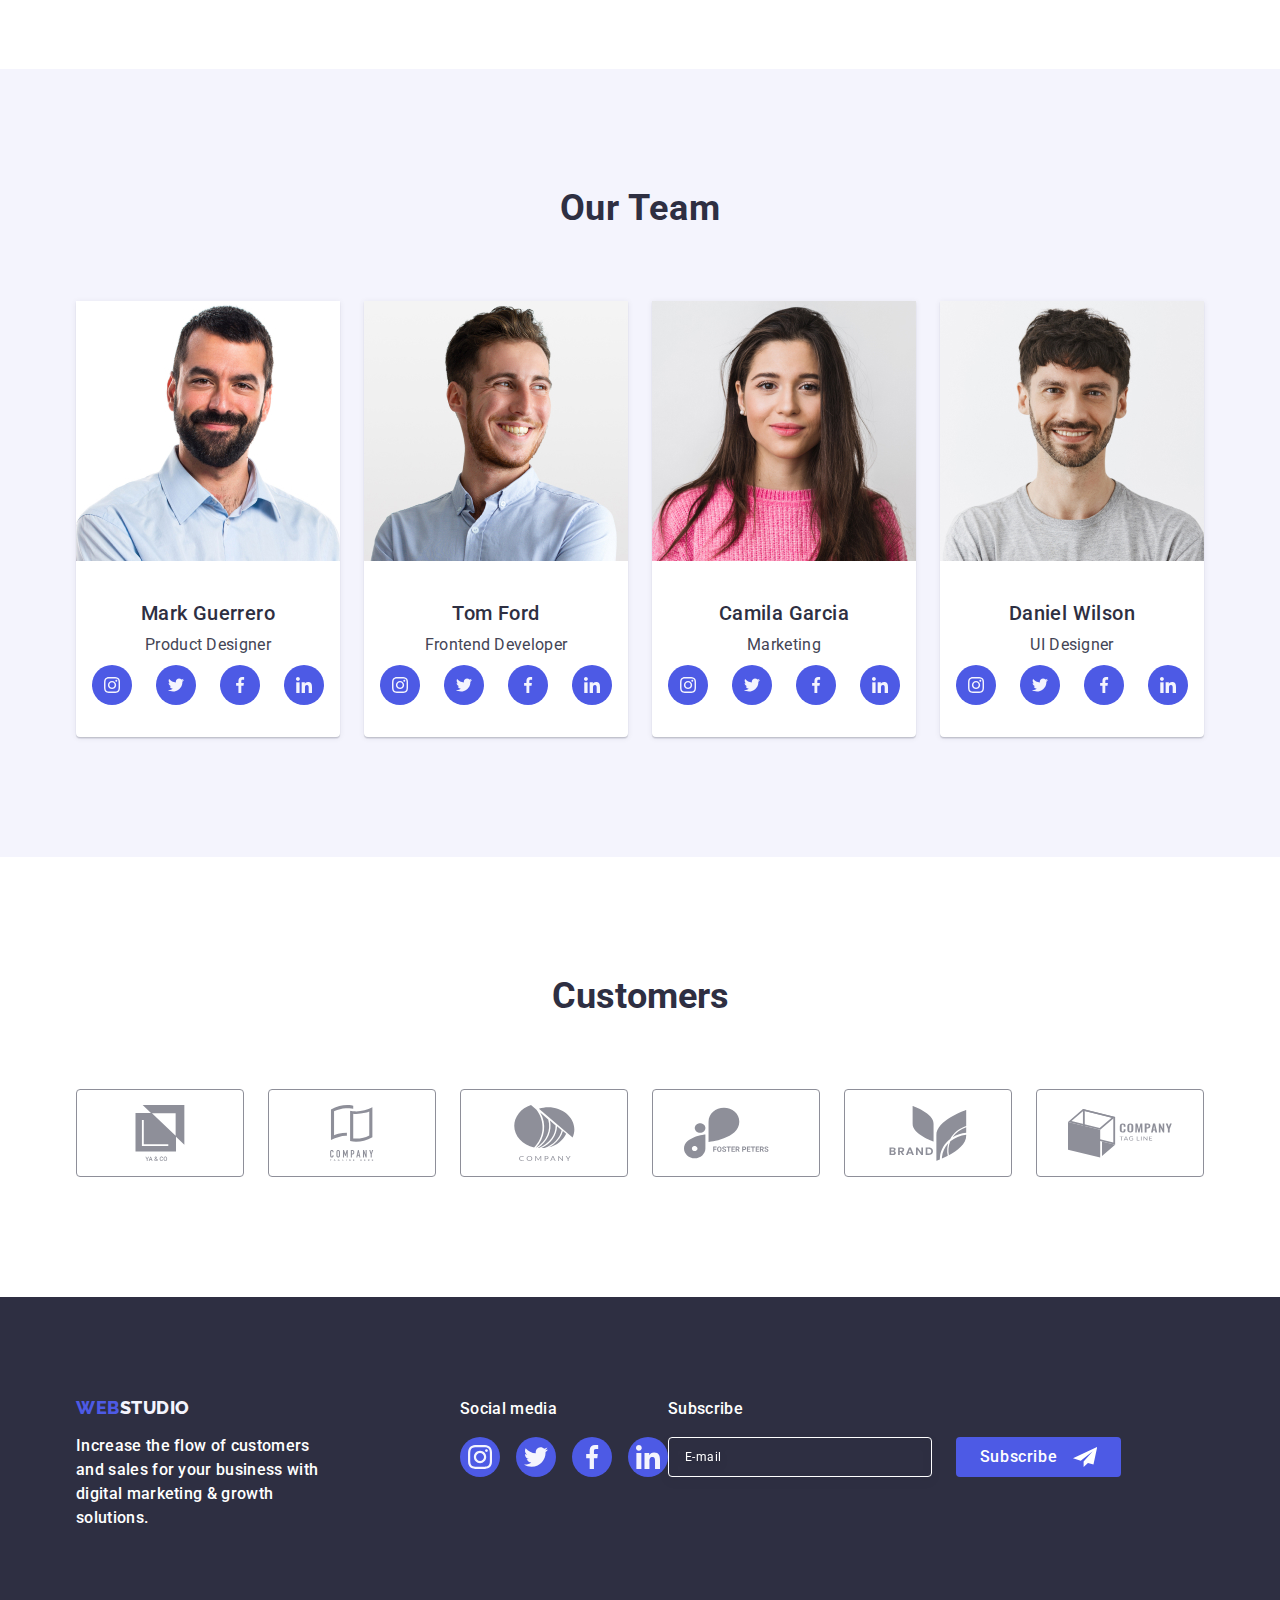
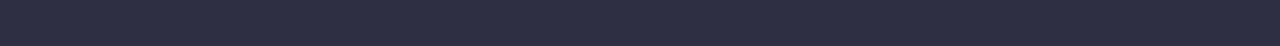
==== commit e8ac2ab8: "markup" ====
--- a/index.html
+++ b/index.html
@@ -63,14 +63,14 @@
       <!-- MAIN SECTION 1 -->
       <section class="sec-main">
         <div class="container">
-          <div class="div-babas">
+          <!-- <div class="div-babas"> -->
             <h1 class="main-page-hero">
               Effective Solutions for Your Business
             </h1>
             <button data-modal-open class="modal-btn" type="button">
               Order Service
             </button>
-          </div>
+          <!-- </div> -->
         </div>
       </section>
       <!-- MAIN SECTION 2 -->
@@ -536,14 +536,13 @@
                 <svg width="10" height="8">
                   <use href="./images/symbol-defs1.svg#icon-access"></use>
                 </svg>
-              </span>
-             I accept the terms and conditions of the
+              </span>I accept the terms and conditions of the
               <a href="#" class="checkbox-link"> Privacy Policy</a>
             </label>
-            <button data-modal-open class="modal-btn-form" type="button">
-              Send
-            </button>
           </div>
+          <button class="modal-btn-form" type="submit">
+            Send
+          </button>
         </form>
       </div>
     </div>
--- a/css/styles.css
+++ b/css/styles.css
@@ -913,7 +913,6 @@
     line-height: 1.17;
     letter-spacing: 0.04em;
     color: #8e8f99;
-    display: flex;
     justify-content: center;
     position: relative;
     margin-bottom: 24px;
@@ -930,15 +929,14 @@
     border: 1px solid rgba(46, 47, 66, 0.4);
     border-radius: 2px;
     fill: transparent;
-    position: absolute;
-    left: 0;
-    display: flex;
+    display: inline-flex;
     align-items: center;
     justify-content: center;
     transition: background-color 250ms cubic-bezier(0.4, 0, 0.2, 1), border 250ms cubic-bezier(0.4, 0, 0.2, 1), fill 250ms cubic-bezier(0.4, 0, 0.2, 1);
-}
-
-.checkbox-input:checked + .label-span {
+    margin-right: 8px;
+}
+
+.checkbox-input:checked + .checkbox-label > .label-span{
     background-color: #404bbf;
     border: none;
     fill: #F4F4FD;
@@ -966,7 +964,7 @@
     border: none;
     border-radius: 4px;
     transition: background-color 250ms cubic-bezier(0.4, 0, 0.2, 1);
-    margin: 0 auto;
+    margin: 24px auto 0 auto;
  }
 
 
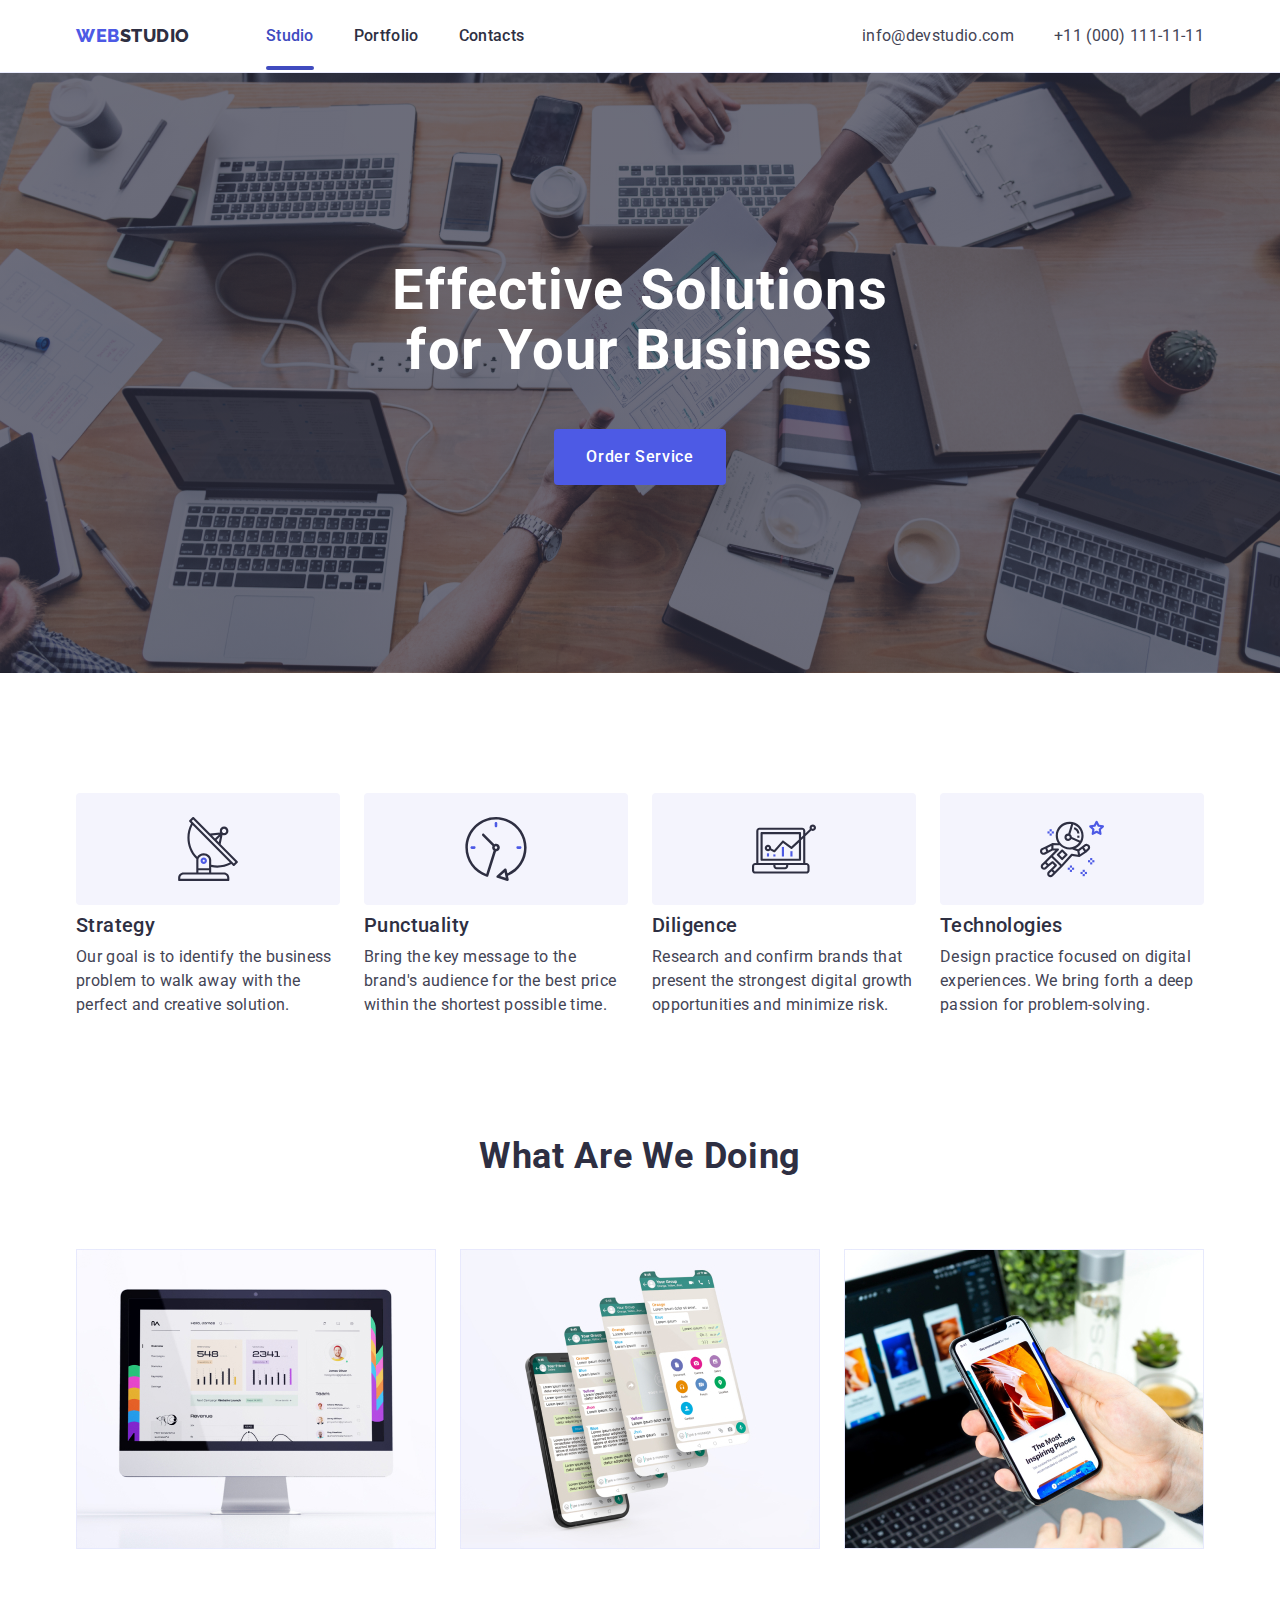
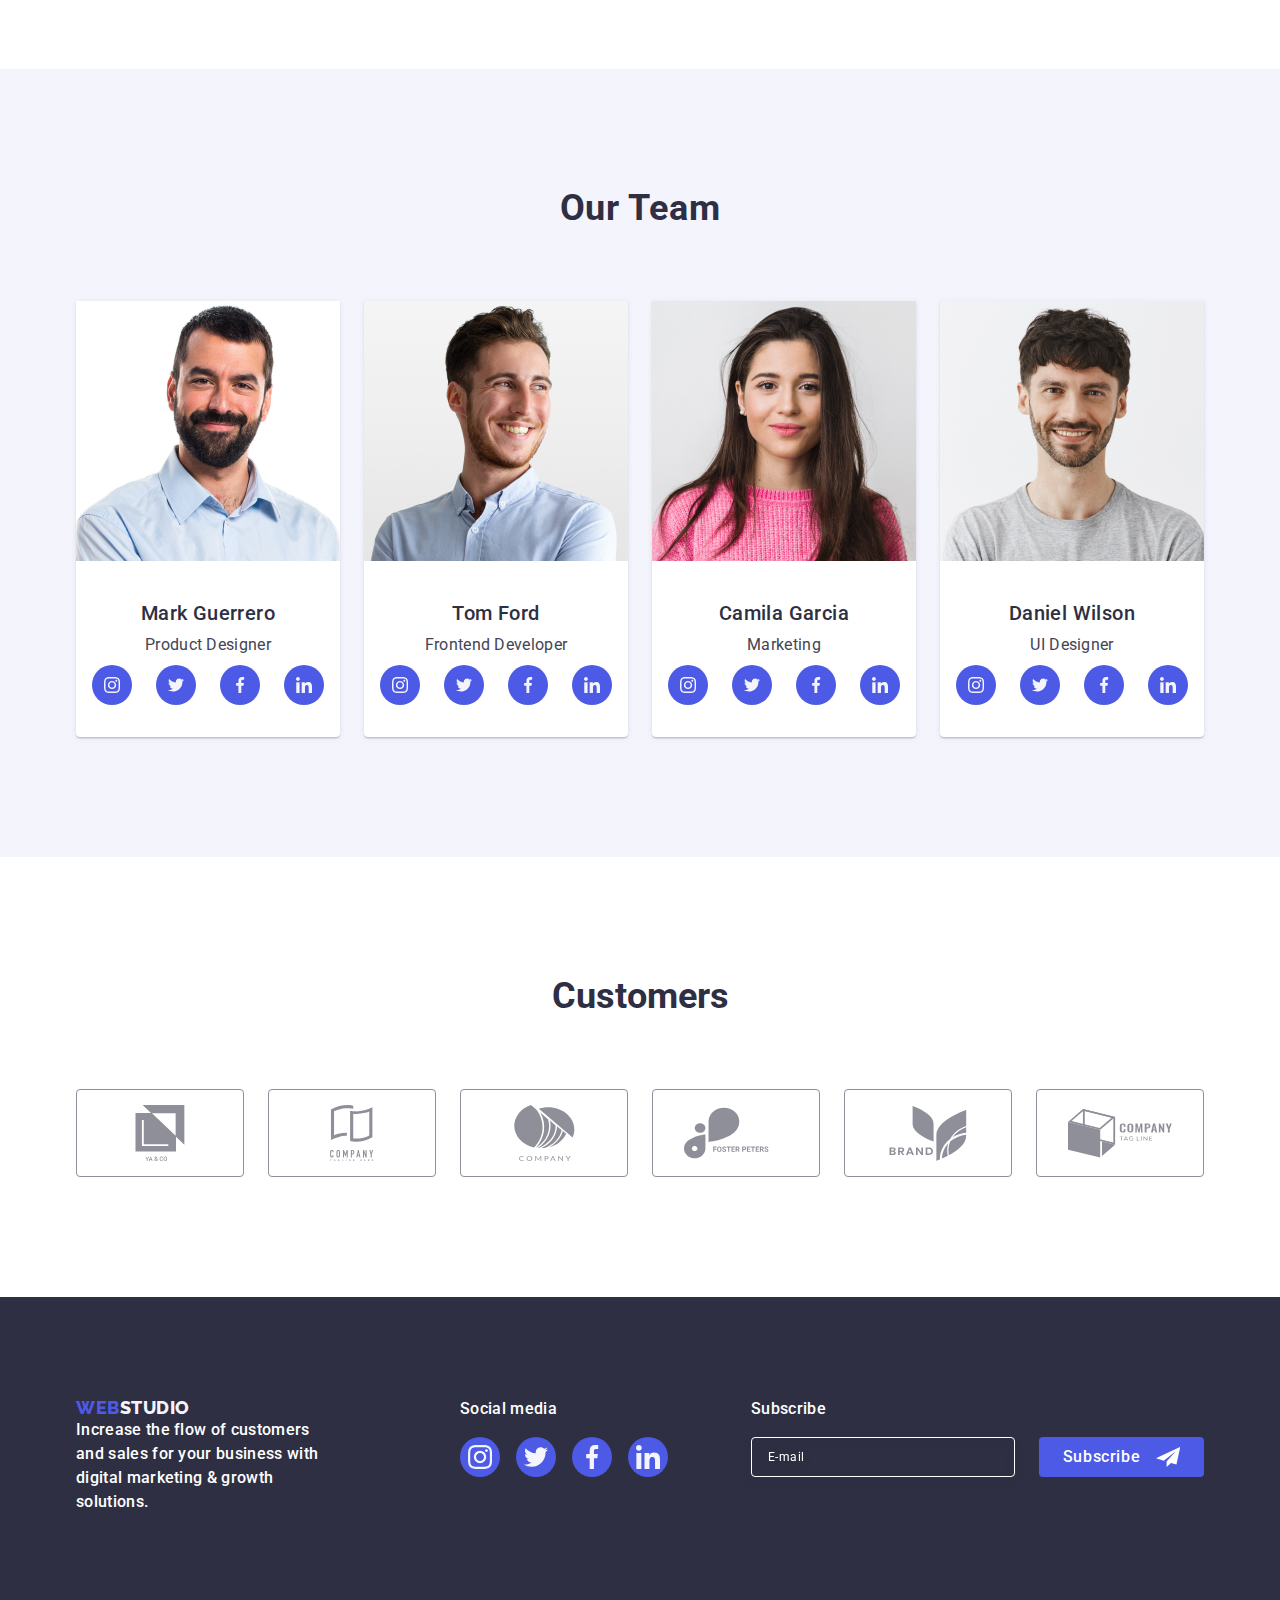
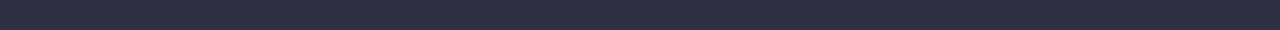
==== commit 895dcafc: "markup" ====
--- a/index.html
+++ b/index.html
@@ -471,7 +471,7 @@
             <use href="./images/symbol-defs1.svg#icon-close-black"></use>
           </svg>
         </button>
-        <p class="modal-title">Заголовок модального вікна</p>
+        <p class="modal-title">Leave your contacts and we will call you back</p>
         <form class="modal-form">
           <div class="modal-input-container">
             <label class="modal-label" for="user-name">Name</label>
--- a/css/styles.css
+++ b/css/styles.css
@@ -17,6 +17,11 @@
     padding: 0 15px;
 }
 
+.portfolio-container{
+    display: flex;
+    align-items: center;
+}
+
 .header-container{
     display:flex;
     justify-content: space-between;
@@ -28,7 +33,6 @@
 .navigation{
     display: flex;
     align-items: center;
-    gap: 40px
 }
 
 
@@ -48,7 +52,6 @@
 
 .link{
     text-decoration: none;
-    margin-bottom: 16px;
 }
 
 
@@ -217,7 +220,7 @@
 line-height: 1.07;
 color: #ffffff;
 max-width: 496px;
-margin-bottom:48px;
+margin:0 auto 48px auto;
 }
 
 
@@ -241,6 +244,7 @@
 background-color:#4d5ae5;
 border-radius: 4px;
 transition: background-color 250ms cubic-bezier(0.4, 0, 0.2, 1);
+margin:0 auto;
 }
 
 
@@ -775,6 +779,10 @@
     line-height: 1.5;
     letter-spacing: 0.02em;
     color: #ffffff;
+}
+
+.footer-subs{
+    margin-left: auto;
 }
 
 .footer-form{
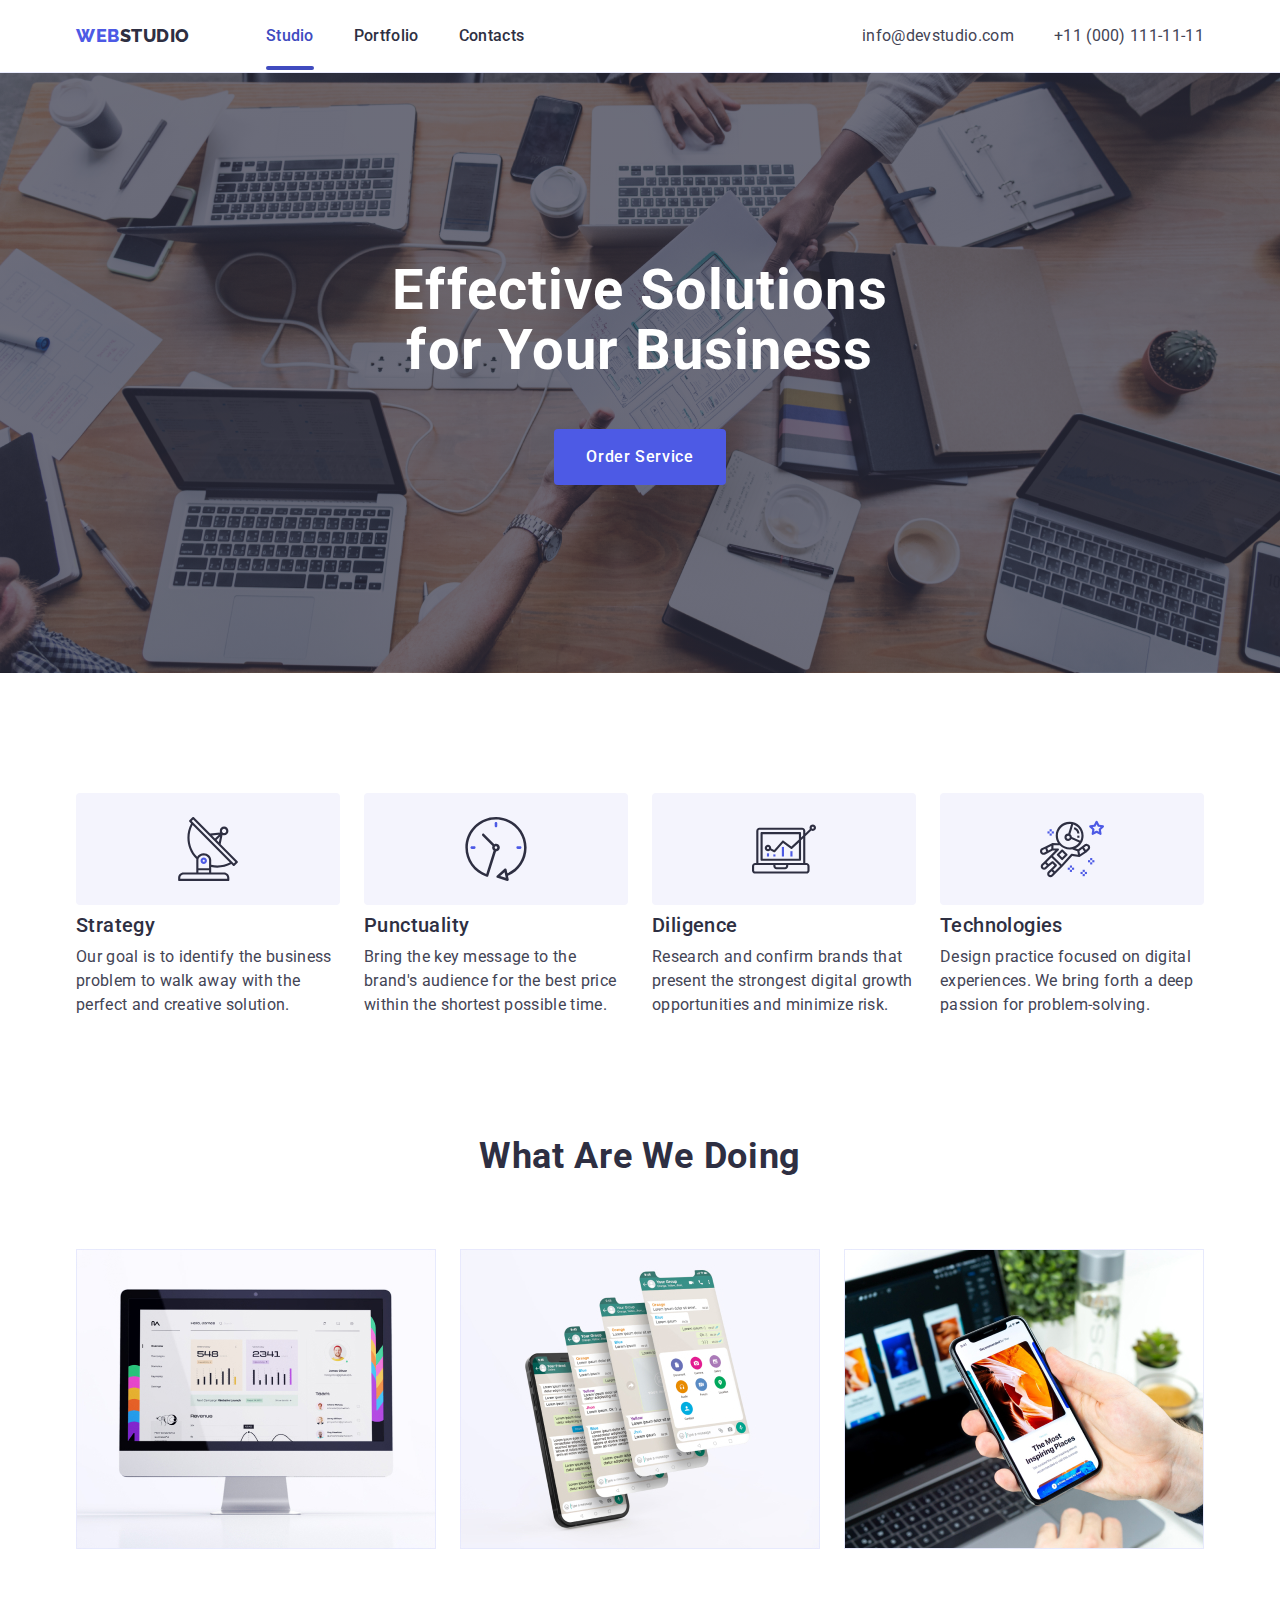
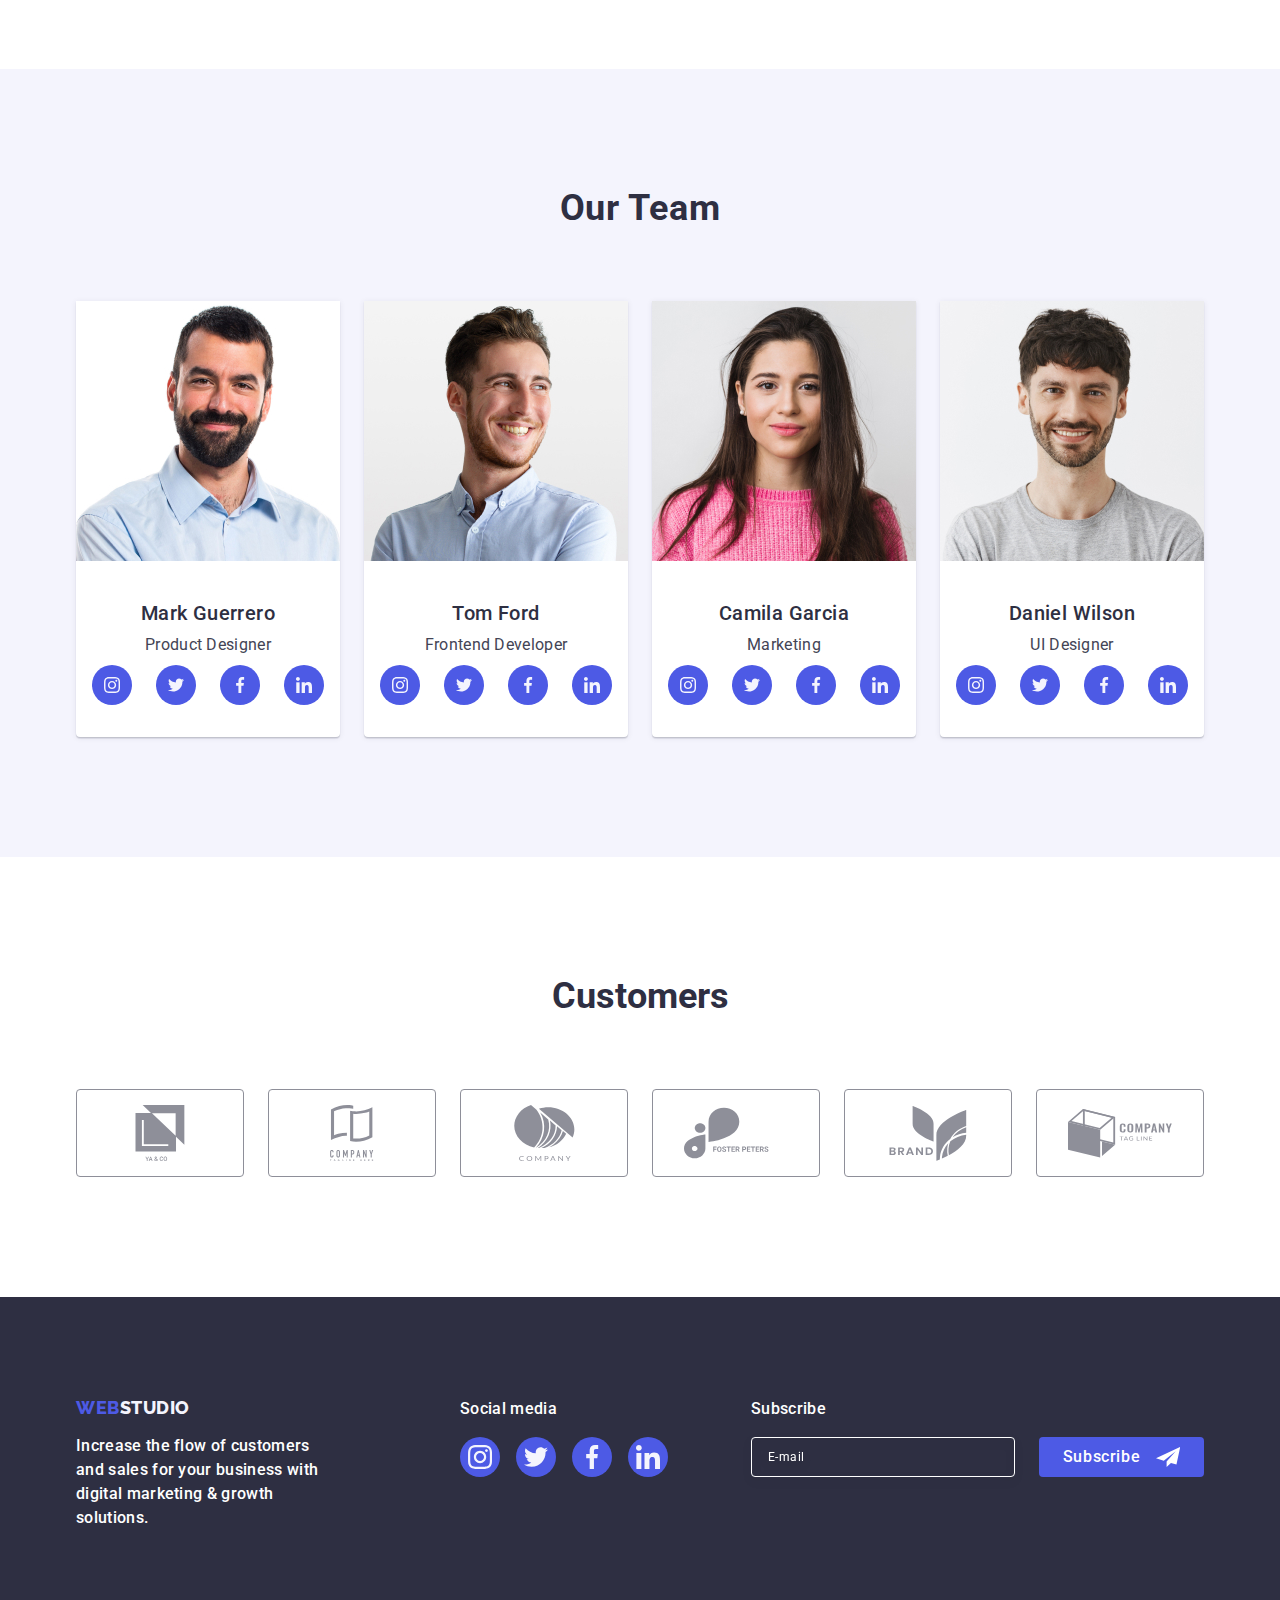
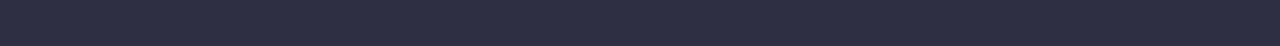
==== commit 44cdd751: "markup" ====
--- a/index.html
+++ b/index.html
@@ -401,7 +401,7 @@
     <footer class="footer-sec">
       <div class="container-footer">
         <div class="logo-wrapper">
-          <a class="link logotype" href="./index.html"
+          <a class="link logotype logotype-footer" href="./index.html"
             >Web<span class="logo-part-footer">Studio</span></a
           >
           <p class="footer-desc">
--- a/css/styles.css
+++ b/css/styles.css
@@ -85,6 +85,10 @@
 text-transform: uppercase;
 margin-right: 76px;
 display: inline-block;
+}
+
+.logotype-footer{
+    margin-bottom: 16px;
 }
 
 
